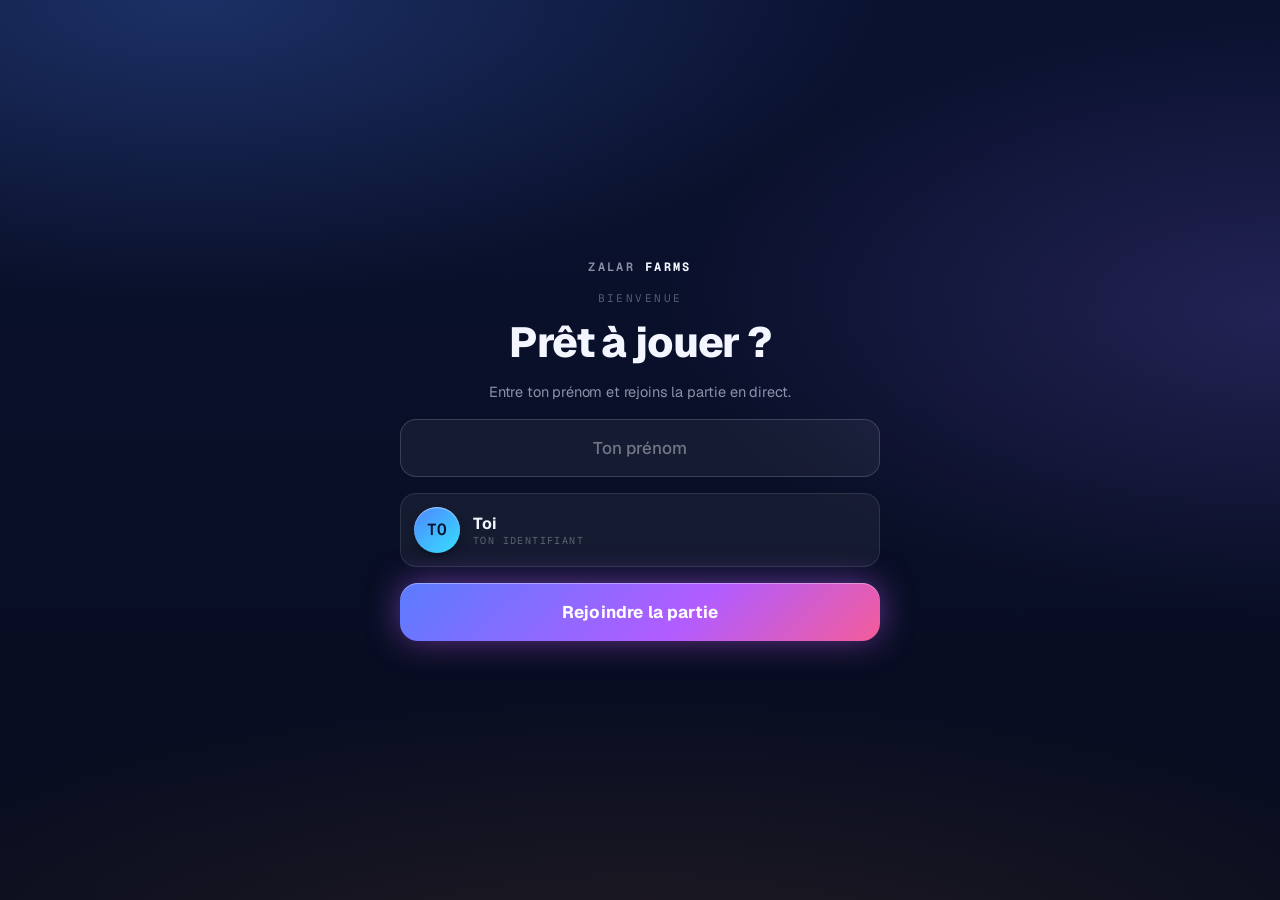
==== index.html @ 2eb05963 "feat(admin): permanent reset button + fix stuck-on-video on load - header 'Reinitialiser' button (wi" ====
<!DOCTYPE html>
<html lang="fr">
<head>
  <meta charset="UTF-8" />
  <meta name="viewport" content="width=device-width, initial-scale=1, maximum-scale=1, viewport-fit=cover" />
  <meta name="theme-color" content="#080c1e" />
  <title>Zalar Farms Challenge</title>
  <link rel="stylesheet" href="style.css?v=13" />
</head>
<body data-role="player">

  <div class="app">

    <!-- Accueil -->
    <section id="screen-join" class="screen is-active">
      <div class="center">
        <div class="brand">
          <img src="https://pub-2bdca0e0bf5a48ef98bdf868a8e77139.r2.dev/ZALAR%20logo%20(2).png" alt="Zalar Farms" style="height:auto;max-height:168px;max-width:100%;width:auto" onerror="this.style.display='none';this.nextElementSibling.style.display='inline'" />
          <span class="wm" style="display:none">ZALAR&nbsp;<b>FARMS</b></span>
        </div>
        <div class="eyebrow">Bienvenue</div>
        <h1 class="title-xl">Prêt à jouer&nbsp;?</h1>
        <p class="sub">Entre ton prénom et rejoins la partie en direct.</p>
        <input id="name-input" class="field" type="text" inputmode="text" maxlength="20" placeholder="Ton prénom" autocomplete="off" />
        <div class="idcard">
          <span class="badge gb-blue" id="id-initials">TO</span>
          <div><div class="n" id="id-name">Toi</div><div class="s">Ton identifiant</div></div>
        </div>
        <button id="join-btn" class="btn hero">Rejoindre la partie</button>
      </div>
    </section>

    <!-- Salle d'attente -->
    <section id="screen-lobby" class="screen">
      <div class="center">
        <span class="chip"><span class="dot-live"></span> Connecté</span>
        <span class="badge gb-blue" id="lobby-initials" style="width:64px;height:64px;font-size:22px">TO</span>
        <h2 class="title-xl" style="font-size:32px" id="lobby-name">Toi</h2>
        <p class="sub">En attente du lancement par l'animateur…</p>
        <div class="spinner"></div>
        <span class="chip"><span class="ic gb-teal"></span><b id="lobby-count">1</b>&nbsp;joueur(s)</span>
        <button class="btn ghost sm" id="leave-btn" style="margin-top:6px">Se déconnecter</button>
      </div>
    </section>

    <!-- Question -->
    <section id="screen-question" class="screen">
      <div class="qrow">
        <span class="chip"><span class="ic gb-violet"></span><span id="q-counter">Question 1</span></span>
        <div class="ring" id="ring">
          <svg width="56" height="56"><circle class="bg" cx="28" cy="28" r="26" stroke-width="4"></circle><circle class="fg" cx="28" cy="28" r="26" stroke-width="4"></circle></svg>
          <span class="n">30</span>
        </div>
      </div>
      <h2 class="qtext" id="q-text">…</h2>
      <div class="opts" id="q-answers"></div>
      <div class="chip mt-auto" style="align-self:center"><span class="ic gb-gold"></span>La rapidité rapporte plus de points</div>
    </section>

    <!-- Résultat -->
    <section id="screen-result" class="screen">
      <div class="center">
        <div class="eyebrow">Résultat</div>
        <div class="rplus" id="result-plus">+0</div>
        <div style="font-size:22px;font-weight:700" id="result-title">Bonne réponse</div>
        <div class="statcard"><span class="k">Score total</span><span class="v big-num" id="result-score">0</span></div>
        <p class="eyebrow">Regarde l'écran</p>
      </div>
    </section>

    <!-- Attente vidéo -->
    <section id="screen-watch" class="screen">
      <div class="center">
        <div class="watch__icon"></div>
        <h2 class="title-xl" style="font-size:30px">Regarde l'écran</h2>
        <p class="sub">La prochaine question arrive juste après l'animation.</p>
      </div>
    </section>

    <!-- Podium -->
    <section id="screen-podium" class="screen">
      <div class="center">
        <div class="eyebrow">Podium final</div>
        <div class="podium" id="player-podium"></div>
        <div class="chip" id="podium-me" style="margin-top:6px">Merci d'avoir joué</div>
      </div>
    </section>

  </div>

  <!-- Couche vidéo -->
  <div id="video-layer" class="video-layer">
    <video id="video-el" playsinline muted preload="auto"></video>
    <div id="video-fallback" class="video-fallback">
      <img src="https://pub-2bdca0e0bf5a48ef98bdf868a8e77139.r2.dev/ZALAR%20logo%20(2).png" alt="Zalar Farms" onerror="this.style.display='none';this.nextElementSibling.style.display='block'" />
      <div class="wm" style="display:none">ZALAR FARMS</div>
    </div>
  </div>

  <!-- Intro animée (PNG transparent) -->
  <div id="intro-layer" class="intro-layer">
    <div class="intro-glow"></div>
    <div class="intro-stage"><img class="intro-img" src="https://pub-2bdca0e0bf5a48ef98bdf868a8e77139.r2.dev/ZALAR%20intro%201.png" alt="Zalar Farms" /></div>
  </div>

  <!-- Salle d'attente après réponse : vidéo entière (nette) + fond flouté assorti + timer -->
  <div id="wait-layer" class="wait-layer">
    <video id="wait-bg" playsinline muted loop preload="auto"></video>
    <video id="wait-video" playsinline muted loop preload="auto"></video>
    <div class="wait-timer-wrap"><span id="wait-timer">30</span></div>
  </div>

  <script src="assets/vendor/supabase.js"></script>
  <script src="supabase-config.js"></script>
  <script src="questions.js?v=23"></script>
  <script src="game.js?v=13"></script>
</body>
</html>
---- style.css ----
/* =============================================================================
   ZALAR FARMS CHALLENGE — Design system
   Bleu nuit premium · dégradés · glow · cartes glossy · gros chiffres
   Mobile-first (joueur) + écran large (animateur) · plein écran, zéro scroll
   ============================================================================= */

@font-face { font-family:"Geist"; src:url("assets/fonts/geist.woff2") format("woff2"); font-weight:100 900; font-display:swap; }
@font-face { font-family:"GeistMono"; src:url("assets/fonts/geistmono.woff2") format("woff2"); font-weight:100 900; font-display:swap; }

:root{
  --ink:#070c1e;
  --navy:#0b1330;
  --text:#F3F6FF;
  --dim:rgba(233,239,255,.58);
  --faint:rgba(233,239,255,.34);
  --line:rgba(255,255,255,.10);
  --line-2:rgba(255,255,255,.16);
  --blue:#4F86FF; --cyan:#37E0FF; --violet:#8A6BFF; --magenta:#F45CFF; --gold:#FFC24D; --lime:#7CE8A0; --bad:#FF6B8A;
  --g-blue:linear-gradient(140deg,#4F86FF,#37E0FF);
  --g-violet:linear-gradient(140deg,#8A6BFF,#F45CFF);
  --g-gold:linear-gradient(140deg,#FFD873,#F5972A);
  --g-teal:linear-gradient(140deg,#2CE0C0,#57D0FF);
  --g-hero:linear-gradient(135deg,#5B7CFF,#B25CFF 60%,#F45C9A);
  --sans:"Geist",system-ui,-apple-system,"Segoe UI",Roboto,sans-serif;
  --mono:"GeistMono",ui-monospace,Consolas,monospace;
  --r:18px;
  --ease:cubic-bezier(.22,1,.36,1);
}
*{margin:0;padding:0;box-sizing:border-box;-webkit-tap-highlight-color:transparent;}
html,body{height:100%;width:100%;overflow:hidden;}
body{
  font-family:var(--sans); color:var(--text); letter-spacing:-.01em;
  position:fixed; inset:0; user-select:none; overscroll-behavior:none;
  -webkit-font-smoothing:antialiased;
  background:
    radial-gradient(90% 55% at 15% 0%, rgba(79,134,255,.26), transparent 60%),
    radial-gradient(80% 55% at 100% 35%, rgba(138,107,255,.20), transparent 60%),
    radial-gradient(120% 55% at 50% 110%, rgba(255,170,80,.10), transparent 60%),
    linear-gradient(180deg,#0a1230,#080c1e);
}

.mono{font-family:var(--mono);}
.eyebrow{font-family:var(--mono);font-size:11px;letter-spacing:.22em;text-transform:uppercase;color:var(--faint);}
.big-num{font-weight:800;letter-spacing:-.03em;font-variant-numeric:tabular-nums;}

/* ---------------------------------------------------------------- Layout --- */
.app{position:relative;height:100%;width:100%;max-width:520px;margin:0 auto;display:flex;flex-direction:column;
  padding:max(18px,env(safe-area-inset-top)) 20px max(18px,env(safe-area-inset-bottom));}
.app--wide{max-width:1360px;padding-left:clamp(20px,3.2vw,48px);padding-right:clamp(20px,3.2vw,48px);gap:12px;}
/* Zone des écrans animateur : remplit l'espace entre l'en-tête et la barre de boutons */
.screens{position:relative;flex:1;min-height:0;}
.screens>.screen{position:absolute;inset:0;padding:0;overflow-y:auto;overflow-x:hidden;scrollbar-width:none;-ms-overflow-style:none;}
.screens>.screen::-webkit-scrollbar,.players::-webkit-scrollbar,.lb::-webkit-scrollbar{width:0;height:0;display:none;}
.players,.lb{scrollbar-width:none;-ms-overflow-style:none;}

.screen{position:absolute;inset:0;display:none;flex-direction:column;padding:inherit;animation:screen-in .5s var(--ease);}
.screen.is-active{display:flex;}
@keyframes screen-in{from{opacity:0;transform:translateY(12px);}to{opacity:1;transform:none;}}
.grow{flex:1;min-height:0;}
.center{flex:1;display:flex;flex-direction:column;align-items:center;justify-content:center;text-align:center;gap:16px;}
.mt-auto{margin-top:auto;}

/* ---------------------------------------------------------------- Brand ---- */
.brand{display:flex;align-items:center;gap:10px;justify-content:center;color:var(--dim);font-size:13px;font-weight:600;}
.brand img{height:auto;width:auto;max-width:100%;display:block;}
.brand .wm{font-family:var(--mono);letter-spacing:.2em;text-transform:uppercase;font-size:12px;}
.brand .wm b{color:var(--text);}

/* ---------------------------------------------------------------- Glossy ---- */
.card{background:linear-gradient(160deg,rgba(255,255,255,.08),rgba(255,255,255,.03));border:1px solid var(--line);border-radius:22px;box-shadow:inset 0 1px 0 rgba(255,255,255,.1),0 24px 48px -26px rgba(0,0,0,.7);}
.chip{display:inline-flex;align-items:center;gap:8px;padding:8px 14px;border-radius:100px;background:rgba(255,255,255,.06);border:1px solid var(--line);font-size:13px;font-weight:600;}
.chip .ic{width:20px;height:20px;border-radius:50%;flex:none;box-shadow:inset 0 1px 1px rgba(255,255,255,.4);}
.gb-blue{background:var(--g-blue);} .gb-violet{background:var(--g-violet);} .gb-gold{background:var(--g-gold);} .gb-teal{background:var(--g-teal);}

.badge{flex:none;display:grid;place-items:center;border-radius:50%;font-family:var(--mono);font-weight:600;color:#06122e;box-shadow:inset 0 1px 1px rgba(255,255,255,.5),0 6px 14px -6px rgba(0,0,0,.7);}

.field{width:100%;padding:17px 18px;border-radius:16px;background:rgba(255,255,255,.05);border:1px solid var(--line-2);color:#fff;font-family:var(--sans);font-size:17px;font-weight:600;text-align:center;outline:none;transition:border-color .2s,background .2s;}
.field::placeholder{color:rgba(255,255,255,.4);font-weight:500;}
.field:focus{border-color:var(--cyan);background:rgba(55,224,255,.08);}

.btn{width:100%;border:none;border-radius:18px;padding:18px;font-family:var(--sans);font-weight:700;font-size:17px;color:#fff;letter-spacing:.01em;cursor:pointer;position:relative;transition:transform .12s var(--ease),filter .2s,opacity .2s;}
.btn:active{transform:scale(.975);}
.btn:disabled{opacity:.45;cursor:not-allowed;}
.btn.hero{background:var(--g-hero);box-shadow:0 0 34px -2px rgba(180,92,255,.6),0 14px 30px -8px rgba(0,0,0,.6),inset 0 1px 0 rgba(255,255,255,.35);}
.btn.blue{background:var(--g-blue);color:#04122e;box-shadow:0 0 30px -4px rgba(55,224,255,.5),0 12px 26px -8px rgba(0,0,0,.6),inset 0 1px 0 rgba(255,255,255,.4);}
.btn.gold{background:var(--g-gold);color:#3a2600;box-shadow:0 0 30px -4px rgba(255,194,77,.5),0 12px 26px -8px rgba(0,0,0,.6),inset 0 1px 0 rgba(255,255,255,.4);}
.btn.ghost{background:rgba(255,255,255,.05);border:1px solid var(--line-2);font-weight:600;}
.btn.sm{padding:13px 18px;font-size:15px;width:auto;}

/* -------------------------------------------------------- Player: join --- */
.title-xl{font-size:clamp(30px,9vw,42px);font-weight:800;letter-spacing:-.03em;line-height:1.04;}
.sub{color:var(--dim);font-size:14.5px;line-height:1.5;max-width:320px;}
.idcard{display:flex;align-items:center;gap:13px;width:100%;padding:13px;border-radius:16px;background:rgba(255,255,255,.05);border:1px solid var(--line);}
.idcard .badge{width:46px;height:46px;font-size:16px;}
.idcard .n{font-weight:700;font-size:16px;text-align:left;}
.idcard .s{font-family:var(--mono);font-size:10px;letter-spacing:.14em;text-transform:uppercase;color:var(--faint);text-align:left;}

/* -------------------------------------------------------- Player: lobby --- */
.dot-live{width:8px;height:8px;border-radius:50%;background:var(--lime);box-shadow:0 0 0 0 rgba(124,232,160,.6);animation:pulse 1.7s infinite;}
@keyframes pulse{70%,100%{box-shadow:0 0 0 12px rgba(124,232,160,0);}}
.spinner{width:44px;height:44px;border-radius:50%;border:3px solid rgba(255,255,255,.14);border-top-color:var(--cyan);animation:spin .9s linear infinite;filter:drop-shadow(0 0 8px rgba(55,224,255,.4));}
@keyframes spin{to{transform:rotate(360deg);}}

/* -------------------------------------------------------- Question ------- */
.qrow{display:flex;align-items:center;justify-content:space-between;gap:10px;margin-bottom:6px;}
.ring{position:relative;width:56px;height:56px;flex:none;filter:drop-shadow(0 0 8px rgba(55,224,255,.5));}
.ring svg{transform:rotate(-90deg);}
.ring .bg{fill:none;stroke:rgba(255,255,255,.12);}
.ring .fg{fill:none;stroke:var(--cyan);stroke-linecap:round;transition:stroke .3s;}
.ring.low .fg{stroke:var(--bad);}
.ring .n{position:absolute;inset:0;display:grid;place-items:center;font-family:var(--mono);font-weight:600;font-size:20px;}
.ring.low .n{color:var(--bad);}
.qtext{font-size:clamp(22px,6.2vw,28px);font-weight:700;line-height:1.2;letter-spacing:-.02em;margin:14px 2px 16px;}
.opts{display:flex;flex-direction:column;gap:11px;}
.opt{display:flex;align-items:center;gap:14px;padding:15px 16px;border-radius:16px;cursor:pointer;color:var(--text);
  background:linear-gradient(160deg,rgba(255,255,255,.07),rgba(255,255,255,.03));border:1px solid var(--line);
  box-shadow:inset 0 1px 0 rgba(255,255,255,.08);transition:transform .12s var(--ease),border-color .2s,box-shadow .25s,opacity .25s;
  animation:pop .4s var(--ease) both;}
.opt:nth-child(1){animation-delay:.04s;}.opt:nth-child(2){animation-delay:.1s;}.opt:nth-child(3){animation-delay:.16s;}.opt:nth-child(4){animation-delay:.22s;}
@keyframes pop{from{opacity:0;transform:translateY(8px);}to{opacity:1;transform:none;}}
.opt:active{transform:scale(.98);}
.opt .badge{width:36px;height:36px;font-size:14px;}
.opt .lab{font-weight:600;font-size:17px;}
.opt .ok{margin-left:auto;font-family:var(--mono);font-size:11px;letter-spacing:.1em;text-transform:uppercase;}
.opt.is-picked{border-color:var(--line-2);box-shadow:0 0 0 2px rgba(255,255,255,.22);}
.opt.win{border-color:rgba(124,232,160,.7);background:linear-gradient(160deg,rgba(124,232,160,.2),rgba(124,232,160,.05));box-shadow:0 0 26px -6px rgba(124,232,160,.6);}
.opt.win .ok{color:var(--lime);}
.opt.miss{border-color:rgba(255,107,138,.6);background:linear-gradient(160deg,rgba(255,107,138,.16),rgba(255,107,138,.04));}
.opts.locked .opt:not(.win):not(.is-picked){opacity:.4;}

/* -------------------------------------------------------- Result --------- */
.rplus{font-size:64px;font-weight:800;letter-spacing:-.04em;background:var(--g-teal);-webkit-background-clip:text;background-clip:text;-webkit-text-fill-color:transparent;filter:drop-shadow(0 6px 24px rgba(55,224,255,.4));}
.rplus.zero{background:none;-webkit-text-fill-color:var(--dim);filter:none;}
.statcard{width:100%;padding:18px;border-radius:20px;display:flex;align-items:center;justify-content:space-between;background:linear-gradient(140deg,rgba(79,134,255,.18),rgba(138,107,255,.12));border:1px solid var(--line);}
.statcard .k{font-family:var(--mono);font-size:11px;letter-spacing:.14em;text-transform:uppercase;color:var(--dim);}
.statcard .v{font-size:26px;font-weight:800;letter-spacing:-.02em;}
.watch__icon{width:64px;height:64px;border-radius:20px;background:var(--g-hero);box-shadow:0 0 40px -6px rgba(180,92,255,.6);display:grid;place-items:center;}
.watch__icon::after{content:"";width:0;height:0;border-left:20px solid #fff;border-top:13px solid transparent;border-bottom:13px solid transparent;margin-left:5px;}

/* ---------------------------------------------------------- Video -------- */
.video-layer{position:fixed;inset:0;background:#000;z-index:500;display:none;opacity:0;transition:opacity .3s var(--ease);pointer-events:none;}
.video-layer.is-active{display:block;opacity:1;}
.video-layer video{width:100%;height:100%;object-fit:cover;}
.video-fallback{position:absolute;inset:0;display:none;flex-direction:column;align-items:center;justify-content:center;gap:18px;overflow:hidden;
  background:
    radial-gradient(90% 60% at 20% 0%, rgba(79,134,255,.28), transparent 60%),
    radial-gradient(80% 60% at 100% 40%, rgba(138,107,255,.22), transparent 60%),
    radial-gradient(120% 60% at 50% 110%, rgba(255,170,80,.10), transparent 60%),
    linear-gradient(180deg,#0a1230,#080c1e);}
.video-fallback.is-active{display:flex;}
.video-fallback::before{content:"";position:absolute;width:62vmin;height:62vmin;border-radius:50%;
  background:radial-gradient(circle, rgba(79,134,255,.42), rgba(138,107,255,.18) 45%, transparent 70%);
  filter:blur(34px);animation:intro-pulse 3.2s ease-in-out infinite;}
.video-fallback img{position:relative;height:auto;width:auto;max-height:clamp(130px,26vh,260px);max-width:74vw;opacity:1;
  filter:drop-shadow(0 22px 55px rgba(0,0,0,.55)) drop-shadow(0 0 44px rgba(79,134,255,.4));
  animation:intro-float 4.6s ease-in-out infinite;}
.video-fallback .wm{position:relative;font-family:var(--mono);font-weight:700;letter-spacing:.2em;font-size:18px;text-transform:uppercase;}

/* ============================================================== ADMIN ===== */
.admin-head{flex:none;display:flex;align-items:center;justify-content:space-between;gap:12px;padding:2px 30px 2px;}
.admin-head .tagline{font-family:var(--mono);font-size:11px;letter-spacing:.2em;text-transform:uppercase;color:var(--faint);}
.grow-admin{flex:1;min-height:0;display:flex;flex-direction:column;}

.admin-grid{display:grid;grid-template-columns:1fr 1fr;gap:22px;flex:1;min-height:0;}
@media(max-width:900px){.admin-grid{grid-template-columns:1fr;}}
.stage{display:flex;flex-direction:column;gap:16px;min-height:0;}
.big-title{font-size:clamp(30px,4.6vw,52px);font-weight:800;letter-spacing:-.03em;line-height:1.04;}

.qr-card{background:#F3F6FF;padding:14px;border-radius:18px;box-shadow:0 24px 48px -20px #000,0 0 40px -10px rgba(79,134,255,.4);}
.qr-card canvas,.qr-card img{display:block;border-radius:6px;}
.url{font-family:var(--mono);font-size:15px;color:var(--cyan);letter-spacing:.02em;word-break:break-all;}

.players{display:flex;flex-wrap:wrap;gap:9px;align-content:flex-start;overflow:auto;}
.pchip{display:inline-flex;align-items:center;gap:9px;padding:7px 13px 7px 7px;border-radius:100px;background:rgba(255,255,255,.05);border:1px solid var(--line);font-size:14px;font-weight:600;animation:pop .4s var(--ease) both;}
.pchip .badge{width:26px;height:26px;font-size:9.5px;}

.abar{display:flex;align-items:center;justify-content:space-between;gap:10px;}
.atimer{font-weight:800;font-size:clamp(44px,8vw,84px);letter-spacing:-.04em;font-variant-numeric:tabular-nums;filter:drop-shadow(0 4px 24px rgba(55,224,255,.4));}
.atimer.low{color:var(--bad);filter:drop-shadow(0 4px 24px rgba(255,107,138,.4));}
.prog{height:8px;border-radius:6px;background:rgba(255,255,255,.08);overflow:hidden;box-shadow:inset 0 1px 2px rgba(0,0,0,.5);}
.prog i{display:block;height:100%;background:var(--g-blue);box-shadow:0 0 16px rgba(55,224,255,.7);border-radius:6px;transition:width .3s linear;}
.bigq{font-size:clamp(28px,4vw,50px);font-weight:800;line-height:1.1;letter-spacing:-.03em;}
.agrid{display:grid;grid-template-columns:1fr 1fr;gap:14px;}
.acard{display:flex;align-items:center;gap:15px;padding:20px;border-radius:18px;font-size:22px;font-weight:600;background:linear-gradient(160deg,rgba(255,255,255,.07),rgba(255,255,255,.03));border:1px solid var(--line);box-shadow:inset 0 1px 0 rgba(255,255,255,.08);}
.acard .badge{width:40px;height:40px;font-size:15px;}

.dist{display:flex;flex-direction:column;gap:14px;}
.drow{display:grid;grid-template-columns:34px 1fr 56px;align-items:center;gap:14px;}
.drow .badge{width:34px;height:34px;font-size:13px;}
.dbar{height:12px;border-radius:8px;background:rgba(255,255,255,.07);overflow:hidden;box-shadow:inset 0 1px 2px rgba(0,0,0,.5);}
.dbar i{display:block;height:100%;border-radius:8px;background:rgba(255,255,255,.2);width:0;transition:width .9s var(--ease);}
.drow.win .dbar i{background:var(--g-teal);box-shadow:0 0 16px rgba(55,224,255,.6);}
.pct{font-family:var(--mono);font-size:14px;text-align:right;color:var(--dim);font-weight:600;}
.drow.win .pct{color:var(--lime);}

.lb{display:flex;flex-direction:column;gap:10px;overflow:auto;}
.lrow{display:grid;grid-template-columns:auto 1fr auto;align-items:center;gap:14px;padding:12px 14px;border-radius:14px;background:linear-gradient(160deg,rgba(255,255,255,.05),rgba(255,255,255,.02));border:1px solid var(--line);animation:slide .5s var(--ease) both;}
@keyframes slide{from{opacity:0;transform:translateX(-12px);}to{opacity:1;transform:none;}}
.lrow .badge{width:32px;height:32px;font-size:12px;background:rgba(255,255,255,.08);color:var(--dim);box-shadow:none;}
.lrow.first{border-color:rgba(255,194,77,.5);background:linear-gradient(160deg,rgba(255,194,77,.18),rgba(255,194,77,.04));box-shadow:0 0 30px -8px rgba(255,194,77,.5);}
.lrow.first .badge{background:var(--g-gold);color:#3a2600;box-shadow:0 0 16px rgba(255,194,77,.6);}
.lname{display:flex;align-items:center;gap:11px;font-weight:600;overflow:hidden;white-space:nowrap;text-overflow:ellipsis;}
.lname .mn{width:28px;height:28px;border-radius:9px;display:grid;place-items:center;font-family:var(--mono);font-size:10px;color:var(--dim);background:rgba(255,255,255,.06);border:1px solid var(--line);}
.lsc{font-weight:800;font-size:16px;font-variant-numeric:tabular-nums;}
.lrow.first .lsc{color:var(--gold);}

/* Podium */
.podwrap{flex:1;display:flex;flex-direction:column;align-items:center;justify-content:center;gap:28px;}
.podium{display:flex;align-items:flex-end;justify-content:center;gap:18px;}
.pod{width:clamp(96px,20vw,180px);display:flex;flex-direction:column;align-items:center;gap:12px;animation:rise .8s var(--ease) both;}
.pod .badge{width:clamp(44px,9vw,56px);height:clamp(44px,9vw,56px);font-size:clamp(15px,3vw,19px);}
.pod .pn{font-weight:700;font-size:clamp(15px,2.4vw,18px);text-align:center;}
.pod .ps{font-family:var(--mono);font-size:clamp(12px,2vw,14px);color:var(--dim);font-weight:600;}
.base{width:100%;border-radius:16px 16px 0 0;display:flex;justify-content:center;padding-top:16px;font-weight:800;font-size:clamp(28px,5vw,38px);color:var(--faint);background:linear-gradient(180deg,rgba(255,255,255,.07),rgba(255,255,255,.01));border:1px solid var(--line);border-bottom:none;font-variant-numeric:tabular-nums;}
@keyframes rise{from{opacity:0;transform:translateY(36px);}to{opacity:1;transform:none;}}
.pod.p1{order:2;}.pod.p2{order:1;}.pod.p3{order:3;}
.pod.p1 .badge{background:var(--g-gold);color:#3a2600;box-shadow:0 0 26px rgba(255,194,77,.7);}
.pod.p1 .base{height:clamp(150px,30vh,200px);color:var(--gold);border-color:rgba(255,194,77,.45);background:linear-gradient(180deg,rgba(255,194,77,.22),rgba(255,194,77,.02));box-shadow:0 -30px 70px -26px rgba(255,194,77,.6);}
.pod.p2 .base{height:clamp(110px,22vh,150px);}
.pod.p3 .base{height:clamp(84px,16vh,110px);}
.pod.p1{animation-delay:.5s;}.pod.p2{animation-delay:.2s;}.pod.p3{animation-delay:.35s;}

/* Controls animateur : barre flottante */
.controls{flex:none;width:100%;max-width:760px;margin:0 auto;display:flex;gap:12px;flex-wrap:wrap;position:relative;z-index:700;}
.controls:empty{display:none;}
.controls .btn{flex:1;min-width:150px;}
#admin-q-answers .acard,#admin-q-answers .badge{}

/* ------------------------------------------------------------- Utils ------ */
.hidden{display:none!important;}
.muted{color:var(--dim);}
.txt-c{text-align:center;}
.spread{display:flex;align-items:center;justify-content:space-between;gap:12px;}
.shake{animation:shake .4s;}
@keyframes shake{25%{transform:translateX(-6px);}75%{transform:translateX(6px);}}

.warn-banner{position:fixed;top:0;left:0;right:0;z-index:800;background:linear-gradient(90deg,#F45C9A,#B25CFF);color:#160a24;font-weight:700;font-size:13px;text-align:center;padding:10px 16px;}

/* Intro animée : PNG transparent sur fond bleu nuit, ambiance jeu */
.intro-layer{position:fixed;inset:0;z-index:520;display:none;opacity:0;transition:opacity .4s var(--ease);pointer-events:none;overflow:hidden;
  background:
    radial-gradient(90% 60% at 20% 0%, rgba(79,134,255,.28), transparent 60%),
    radial-gradient(80% 60% at 100% 40%, rgba(138,107,255,.22), transparent 60%),
    radial-gradient(120% 60% at 50% 110%, rgba(255,170,80,.10), transparent 60%),
    linear-gradient(180deg,#0a1230,#080c1e);}
.intro-layer.is-active{display:grid;place-items:center;opacity:1;}
.intro-glow{position:absolute;width:66vmin;height:66vmin;border-radius:50%;
  background:radial-gradient(circle, rgba(79,134,255,.42), rgba(138,107,255,.18) 45%, transparent 70%);
  filter:blur(34px);animation:intro-pulse 3.2s ease-in-out infinite;}
.intro-stage{position:relative;animation:intro-float 4.6s ease-in-out infinite;}
.intro-img{display:block;max-width:80vw;max-height:70vh;width:auto;height:auto;
  filter:drop-shadow(0 22px 55px rgba(0,0,0,.55)) drop-shadow(0 0 44px rgba(79,134,255,.4));
  animation:intro-in 1s var(--ease) both;}
@keyframes intro-in{0%{opacity:0;transform:scale(.82)}60%{transform:scale(1.05)}100%{opacity:1;transform:scale(1)}}
@keyframes intro-float{0%,100%{transform:translateY(-9px) rotate(-.6deg)}50%{transform:translateY(11px) rotate(.6deg)}}
@keyframes intro-pulse{0%,100%{transform:scale(1);opacity:.55}50%{transform:scale(1.15);opacity:.9}}

/* Salle d'attente après réponse : vidéo ENTIÈRE (nette, non rognée) + fond flouté assorti + timer */
.wait-layer{position:fixed;inset:0;z-index:510;display:none;background:#000;overflow:hidden;}
.wait-layer.is-active{display:block;}
#wait-bg{position:absolute;inset:0;width:100%;height:100%;object-fit:cover;filter:blur(30px) brightness(.85);transform:scale(1.12);}
#wait-video{position:absolute;inset:0;width:100%;height:100%;object-fit:contain;}
.wait-timer-wrap{position:absolute;top:max(20px,env(safe-area-inset-top));left:50%;transform:translateX(-50%);z-index:3;
  min-width:62px;padding:10px 22px;border-radius:100px;background:rgba(8,12,30,.72);border:1px solid rgba(255,255,255,.22);
  color:#fff;font-family:var(--mono);font-weight:700;font-size:26px;font-variant-numeric:tabular-nums;text-align:center;
  box-shadow:0 8px 24px rgba(0,0,0,.5);backdrop-filter:blur(6px);}

/* Anti-débordement : les enfants de grille peuvent rétrécir + textes longs coupés */
.admin-grid>*{min-width:0;}
.stage,.acard,.lname,.lrow,.drow,.pchip,.lb,.dist,.players{min-width:0;}
.bigq,.qtext,#reveal-q-text,#admin-q-text,.big-title,.title-xl,.acard,.q-text{overflow-wrap:anywhere;word-break:break-word;}
.acard{overflow:hidden;}
.admin-head .tagline{white-space:nowrap;overflow:hidden;text-overflow:ellipsis;}

/* Écran animateur — RESPONSIVE : défilement + alignement haut sur petit écran (zéro découpe) */
.brand img{max-width:100%;}
#screen-admin-lobby .stage{justify-content:flex-start;}
@media(max-width:900px){
  .app--wide{padding-left:16px;padding-right:16px;}
  #screen-admin-question>.grow{justify-content:flex-start!important;}
  .admin-grid{align-content:flex-start;grid-template-columns:1fr;}
  .big-title{font-size:clamp(24px,6.6vw,38px);}
  .bigq{font-size:clamp(24px,6vw,40px);}
  .atimer{font-size:clamp(40px,12vw,72px);}
  .admin-head{padding:2px 6px;gap:10px;}
  .admin-head .tagline{display:none;}
  .agrid{grid-template-columns:1fr;}
  .qr-card{align-self:center;}
}
/* Téléphones : écran animateur compact pour tenir sans défilement */
@media(max-width:600px){
  #screen-admin-lobby .stage{padding:16px!important;gap:10px!important;}
  #screen-admin-lobby .big-title{font-size:clamp(22px,7vw,30px);}
  .qr-card{padding:10px;}
  .qr-card canvas,.qr-card img{width:150px!important;height:150px!important;}
  .admin-head{padding:2px 4px;}
  .brand img{max-height:52px!important;}
  #start-btn{max-width:100%!important;}
}

@media(prefers-reduced-motion:reduce){*{animation:none!important;transition:none!important;}}
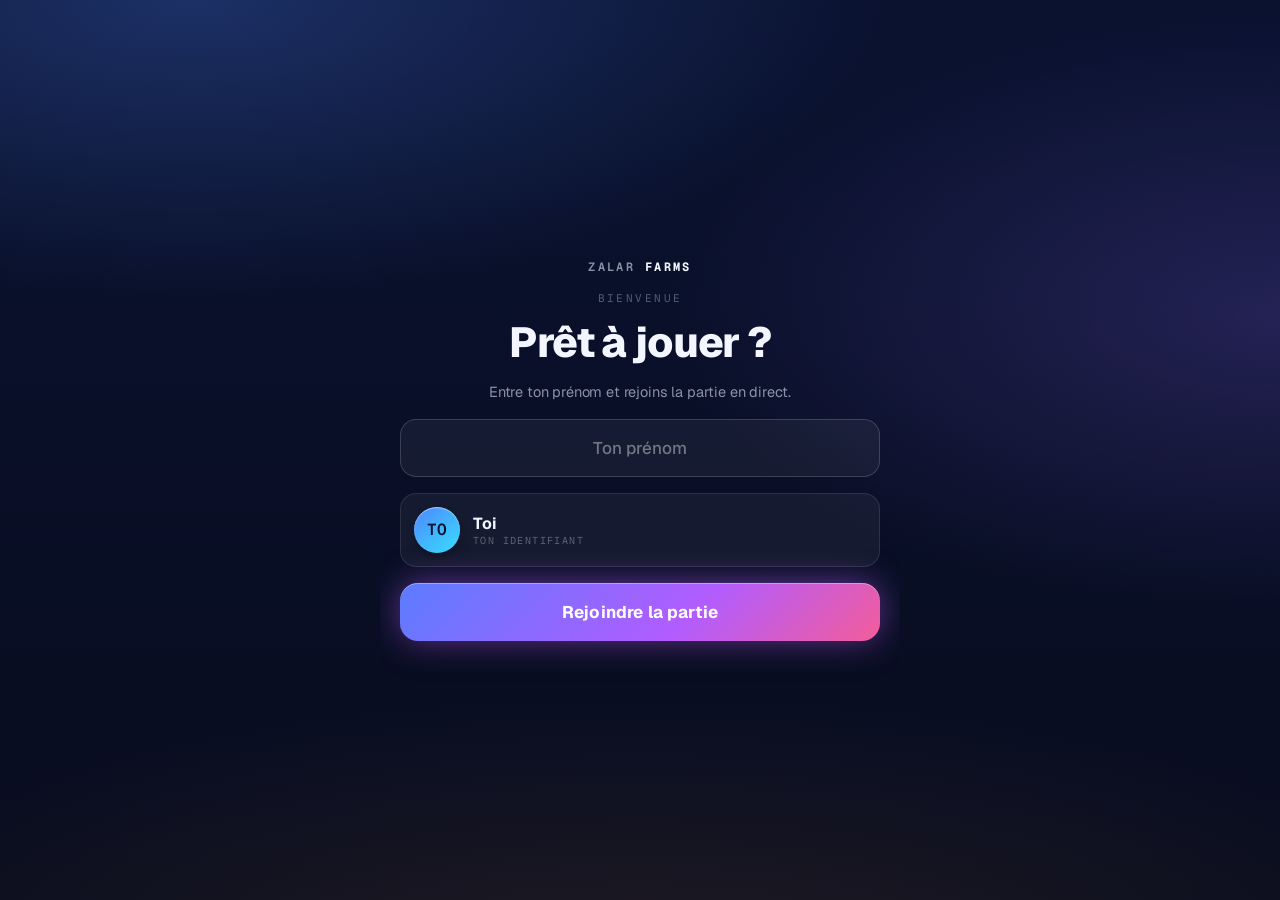
==== commit 02f31fab: "fix(player): bigger join-screen logo (210-320px) + overflow safety Co-Authored-By: Claude Opus 4.8 <" ====
--- a/index.html
+++ b/index.html
@@ -12,10 +12,10 @@
   <div class="app">
 
     <!-- Accueil -->
-    <section id="screen-join" class="screen is-active">
-      <div class="center">
+    <section id="screen-join" class="screen is-active" style="overflow-y:auto">
+      <div class="center" style="min-height:100%;justify-content:center;padding:8px 0">
         <div class="brand">
-          <img src="https://pub-2bdca0e0bf5a48ef98bdf868a8e77139.r2.dev/ZALAR%20logo%20(2).png" alt="Zalar Farms" style="height:auto;max-height:168px;max-width:100%;width:auto" onerror="this.style.display='none';this.nextElementSibling.style.display='inline'" />
+          <img src="https://pub-2bdca0e0bf5a48ef98bdf868a8e77139.r2.dev/ZALAR%20logo%20(2).png" alt="Zalar Farms" style="height:auto;max-height:clamp(210px,36vh,320px);width:min(88vw,420px);max-width:100%;object-fit:contain" onerror="this.style.display='none';this.nextElementSibling.style.display='inline'" />
           <span class="wm" style="display:none">ZALAR&nbsp;<b>FARMS</b></span>
         </div>
         <div class="eyebrow">Bienvenue</div>
